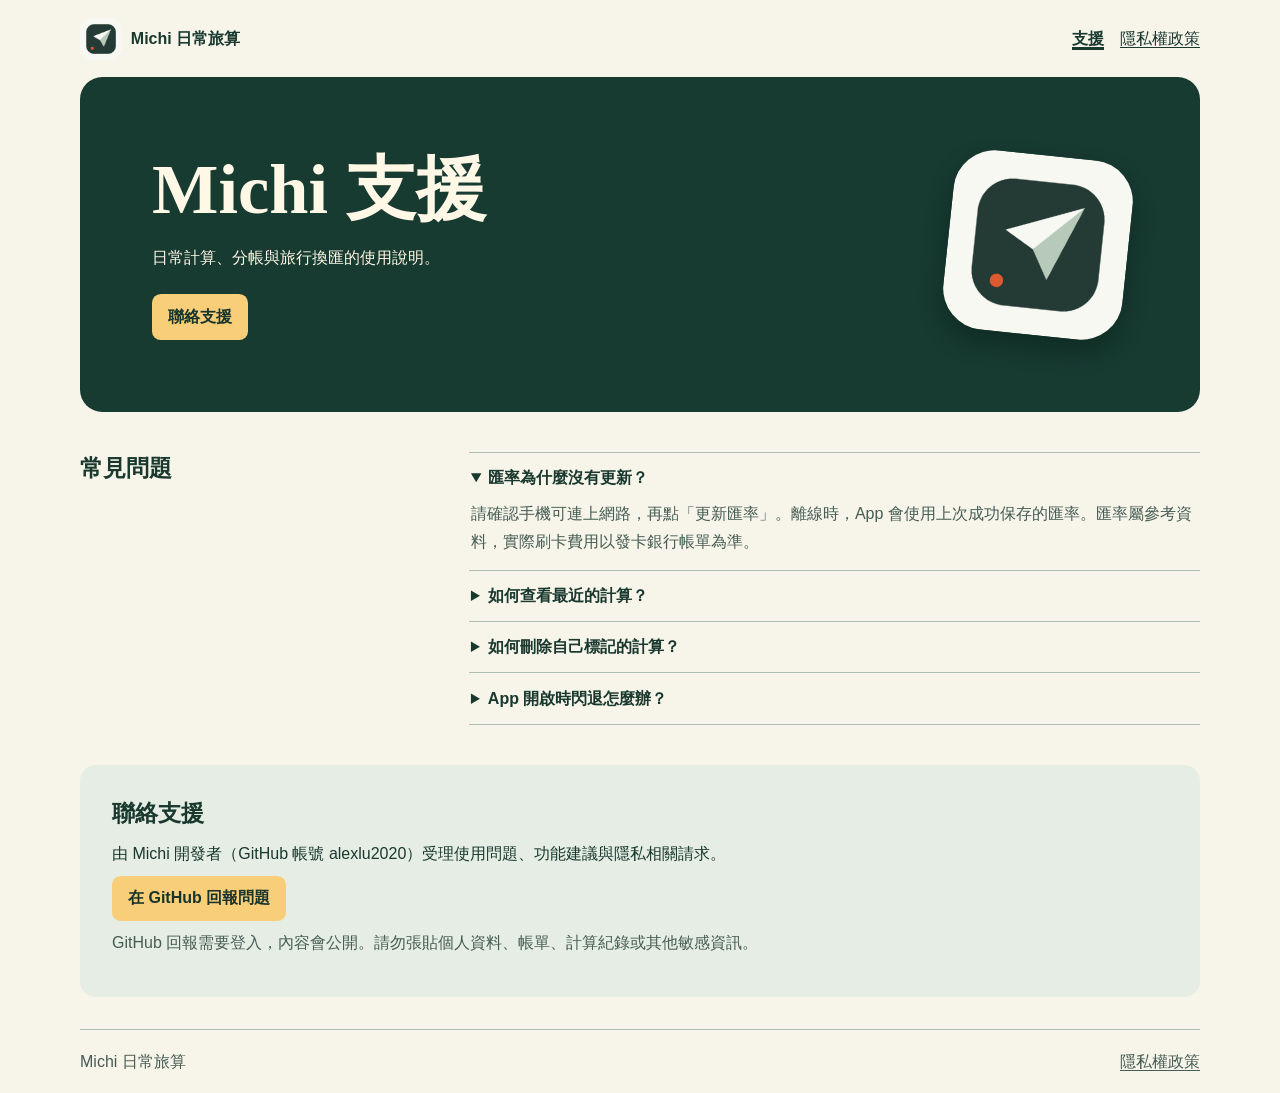
==== index.html @ d2b91153 "Create Michi support and privacy website" ====
<!doctype html>
<html lang="zh-Hant">
<head>
  <meta charset="utf-8">
  <meta name="viewport" content="width=device-width, initial-scale=1">
  <meta name="description" content="取得 Michi 日常旅算的使用說明、匯率更新協助及聯絡方式。">
  <title>Michi 日常旅算｜支援</title>
  <link rel="icon" href="./icon.png">
  <link rel="stylesheet" href="./style.css">
</head>
<body>
  <a class="skip" href="#main">跳至主要內容</a>
  <header class="top wrap">
    <a class="brand" href="./"><img src="./icon.png" width="42" height="42" alt="">Michi 日常旅算</a>
    <nav aria-label="主要導覽"><a href="./" aria-current="page">支援</a><a href="./privacy/">隱私權政策</a></nav>
  </header>
  <main id="main" class="wrap">
    <section class="hero">
      <div>
        <h1>Michi 支援</h1>
        <p>日常計算、分帳與旅行換匯的使用說明。</p>
        <a class="button" href="#contact">聯絡支援</a>
      </div>
      <img class="hero-icon" src="./icon.png" width="180" height="180" alt="">
    </section>
    <section class="faq" aria-labelledby="faq-title">
      <h2 id="faq-title">常見問題</h2>
      <div>
        <details open><summary>匯率為什麼沒有更新？</summary><p>請確認手機可連上網路，再點「更新匯率」。離線時，App 會使用上次成功保存的匯率。匯率屬參考資料，實際刷卡費用以發卡銀行帳單為準。</p></details>
        <details><summary>如何查看最近的計算？</summary><p>按等號完成計算後，App 會自動保存結果。點計算顯示框或紀錄圖示即可查看，最多保留最新 100 筆。</p></details>
        <details><summary>如何刪除自己標記的計算？</summary><p>在「標記」頁面開啟要刪除的標記，選擇「刪除」。也可使用「清除全部標記」。自動紀錄會在超過 100 筆時逐步淘汰舊資料。</p></details>
        <details><summary>App 開啟時閃退怎麼辦？</summary><p>請確認已安裝目前可取得的最新版本。如果仍會閃退，請提供 App 版本、手機型號、系統版本和發生步驟。若出現診斷畫面，可附上錯誤訊息。</p></details>
      </div>
    </section>
    <section class="contact" id="contact" aria-labelledby="contact-title">
      <h2 id="contact-title">聯絡支援</h2>
      <p>由 Michi 開發者（GitHub 帳號 alexlu2020）受理使用問題、功能建議與隱私相關請求。</p>
      <p><a class="button" href="https://github.com/alexlu2020/michi-support/issues/new">在 GitHub 回報問題</a></p>
      <p class="muted">GitHub 回報需要登入，內容會公開。請勿張貼個人資料、帳單、計算紀錄或其他敏感資訊。</p>
    </section>
  </main>
  <footer class="wrap foot"><span>Michi 日常旅算</span><a href="./privacy/">隱私權政策</a></footer>
</body>
</html>
---- style.css ----
:root {
  color-scheme: light;
  --paper: #f7f4e9;
  --ink: #19392f;
  --muted: #465d54;
  --border: #aebdb2;
  --accent: #f8ce78;
}
* { box-sizing: border-box; }
body { margin: 0; background: var(--paper); color: var(--ink); font: 1rem/1.75 "Noto Sans TC", "Microsoft JhengHei", sans-serif; }
a { color: inherit; text-underline-offset: .2em; }
:focus-visible { outline: 3px solid #9b4f17; outline-offset: 4px; }
.wrap { width: min(70rem, calc(100% - 2rem)); margin-inline: auto; }
.top, .foot, nav, .brand { display: flex; align-items: center; gap: 1rem; flex-wrap: wrap; }
.top, .foot { justify-content: space-between; padding-block: 1.1rem; }
.brand { gap: .55rem; font-weight: 750; text-decoration: none; }
.brand img { border-radius: .75rem; }
nav a { padding: .4rem 0; }
nav [aria-current] { text-decoration-thickness: .16em; font-weight: 750; }
.skip { position: absolute; top: -10rem; }
.skip:focus { top: .5rem; left: .5rem; background: white; padding: .7rem; z-index: 1; }
.hero { display: grid; grid-template-columns: minmax(0, 1fr) auto; gap: 2rem; align-items: center; padding: clamp(1.4rem, 6vw, 4.5rem); background: #173a31; color: #fff8e6; border-radius: 1.4rem; }
.hero h1 { margin: 0; font: 750 clamp(2.3rem, 7vw, 4.4rem)/1.14 Georgia, "Noto Serif TC", serif; }
.hero p { margin: .9rem 0 1.4rem; }
.hero-icon { display: block; width: clamp(5.5rem, 18vw, 11.25rem); height: auto; border-radius: 23%; box-shadow: 0 12px 22px #06191166; transform: rotate(6deg); }
.button { display: inline-block; padding: .55rem 1rem; border-radius: .55rem; background: var(--accent); color: #17342c; font-weight: 750; text-decoration: none; }
.button:hover { background: #ffe1a2; text-decoration: underline; }
.faq { display: grid; grid-template-columns: 1fr 2fr; gap: 1.5rem; padding: 2.5rem 0; }
h2 { margin: 0 0 .65rem; font-size: 1.45rem; line-height: 1.4; }
details { border-top: 1px solid var(--border); padding: .7rem .1rem; }
details:last-child { border-bottom: 1px solid var(--border); }
summary { cursor: pointer; font-weight: 700; }
details p { margin: .5rem 0 .15rem; color: var(--muted); }
.contact { padding: clamp(1rem, 4vw, 2rem); background: #e5ede4; border-radius: 1rem; scroll-margin-top: 1rem; }
.contact p { margin: .5rem 0; }
.muted, .foot { color: var(--muted); }
.foot { margin-top: 2rem; border-top: 1px solid var(--border); }
.policy { width: min(100%, 46rem); margin: 2.5rem auto; }
.policy section { margin-bottom: 1.8rem; padding-bottom: 1rem; border-bottom: 1px solid var(--border); }
.policy p { margin: .55rem 0; }
.hero .date { margin-bottom: 0; font-size: .9rem; }
@media (max-width: 38rem) {
  .faq { grid-template-columns: 1fr; gap: .75rem; }
  .hero { gap: 1rem; }
  .hero-icon { width: 4.8rem; }
}
@media (max-width: 25rem) {
  .hero-icon { display: none; }
}
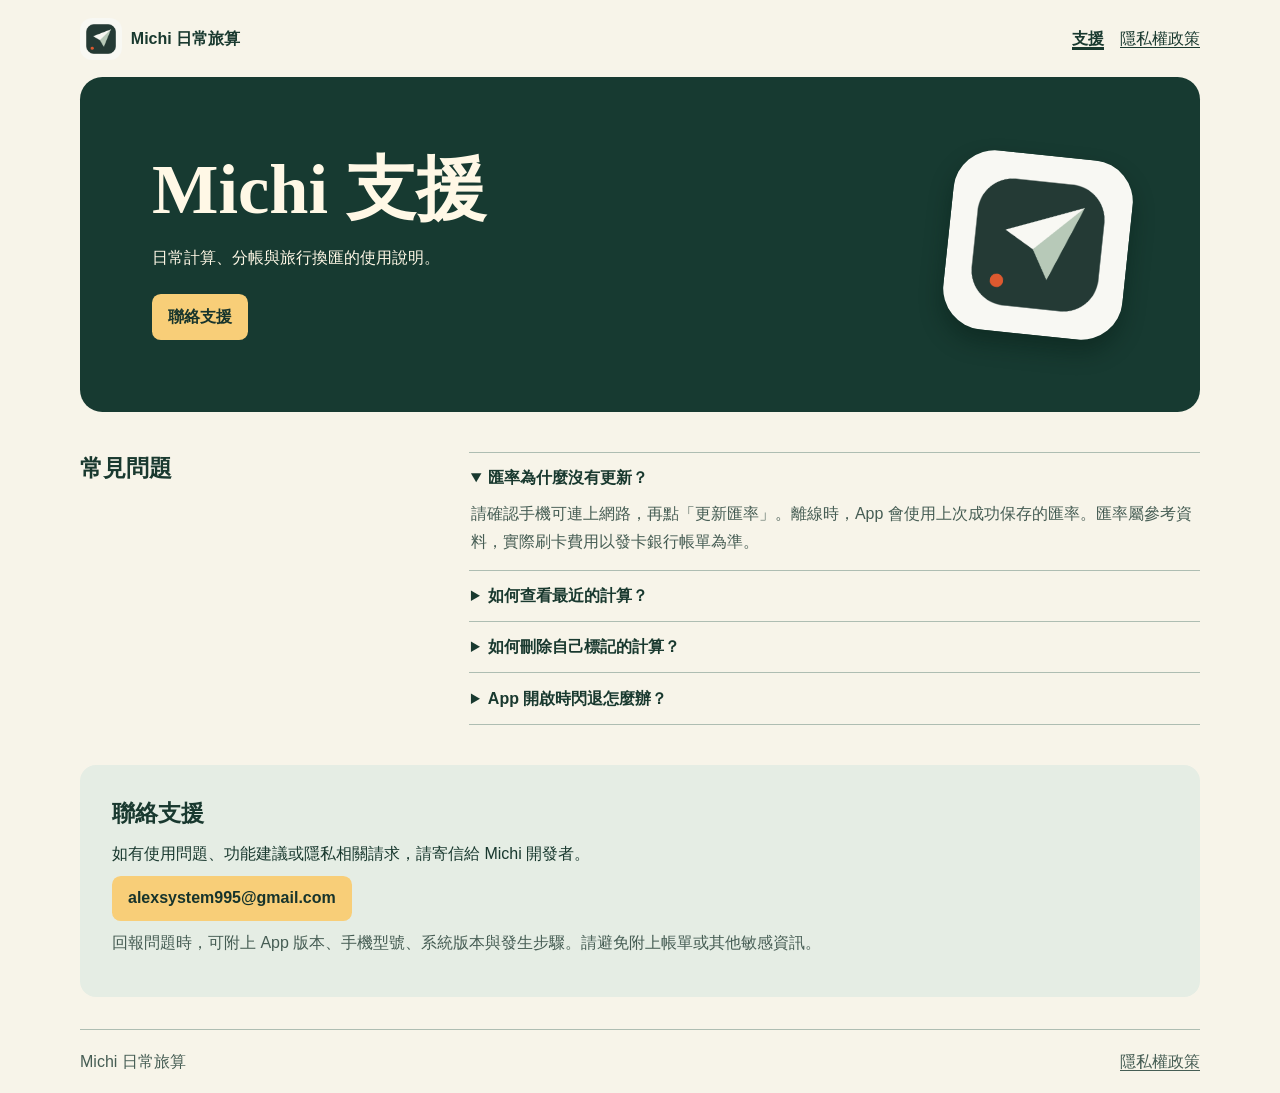
==== commit 0c6f181d: "Use email for Michi support" ====
--- a/index.html
+++ b/index.html
@@ -34,9 +34,9 @@
     </section>
     <section class="contact" id="contact" aria-labelledby="contact-title">
       <h2 id="contact-title">聯絡支援</h2>
-      <p>由 Michi 開發者（GitHub 帳號 alexlu2020）受理使用問題、功能建議與隱私相關請求。</p>
-      <p><a class="button" href="https://github.com/alexlu2020/michi-support/issues/new">在 GitHub 回報問題</a></p>
-      <p class="muted">GitHub 回報需要登入，內容會公開。請勿張貼個人資料、帳單、計算紀錄或其他敏感資訊。</p>
+      <p>如有使用問題、功能建議或隱私相關請求，請寄信給 Michi 開發者。</p>
+      <p><a class="button" href="mailto:alexsystem995@gmail.com">alexsystem995@gmail.com</a></p>
+      <p class="muted">回報問題時，可附上 App 版本、手機型號、系統版本與發生步驟。請避免附上帳單或其他敏感資訊。</p>
     </section>
   </main>
   <footer class="wrap foot"><span>Michi 日常旅算</span><a href="./privacy/">隱私權政策</a></footer>
